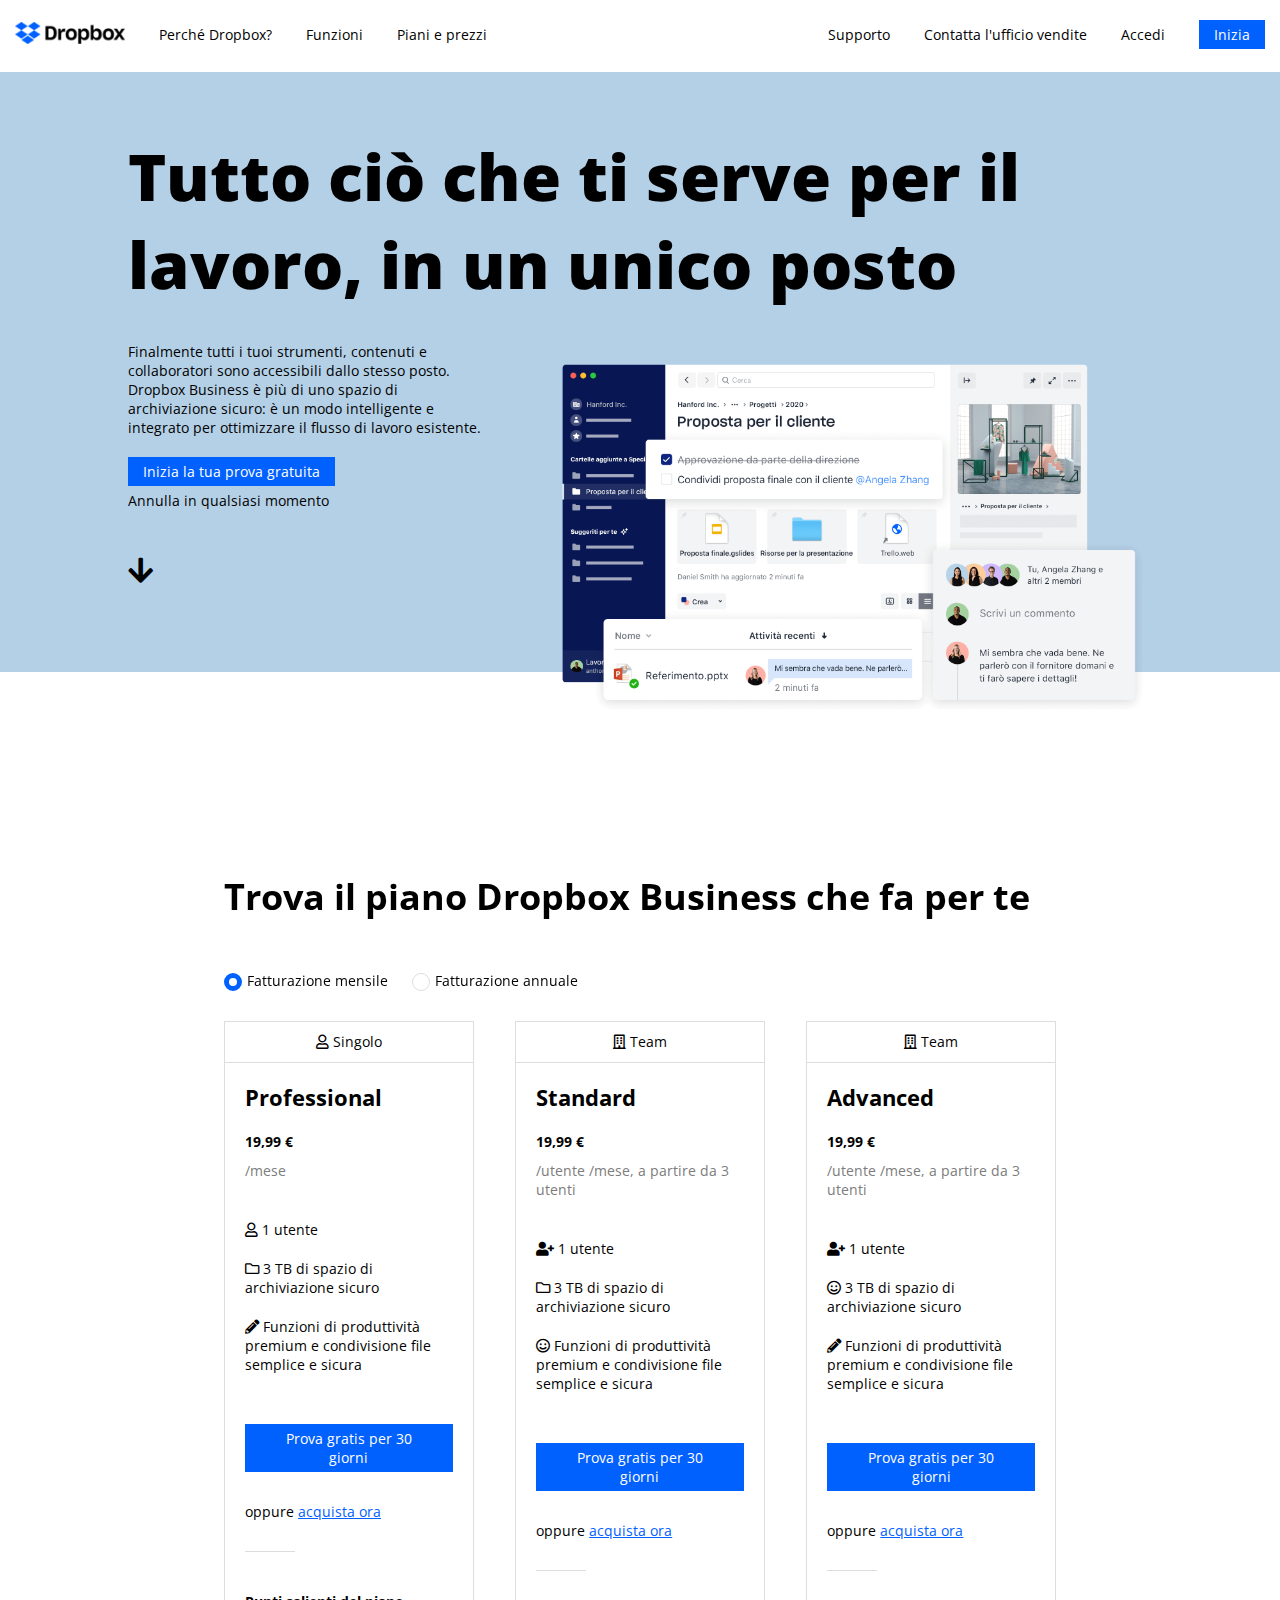
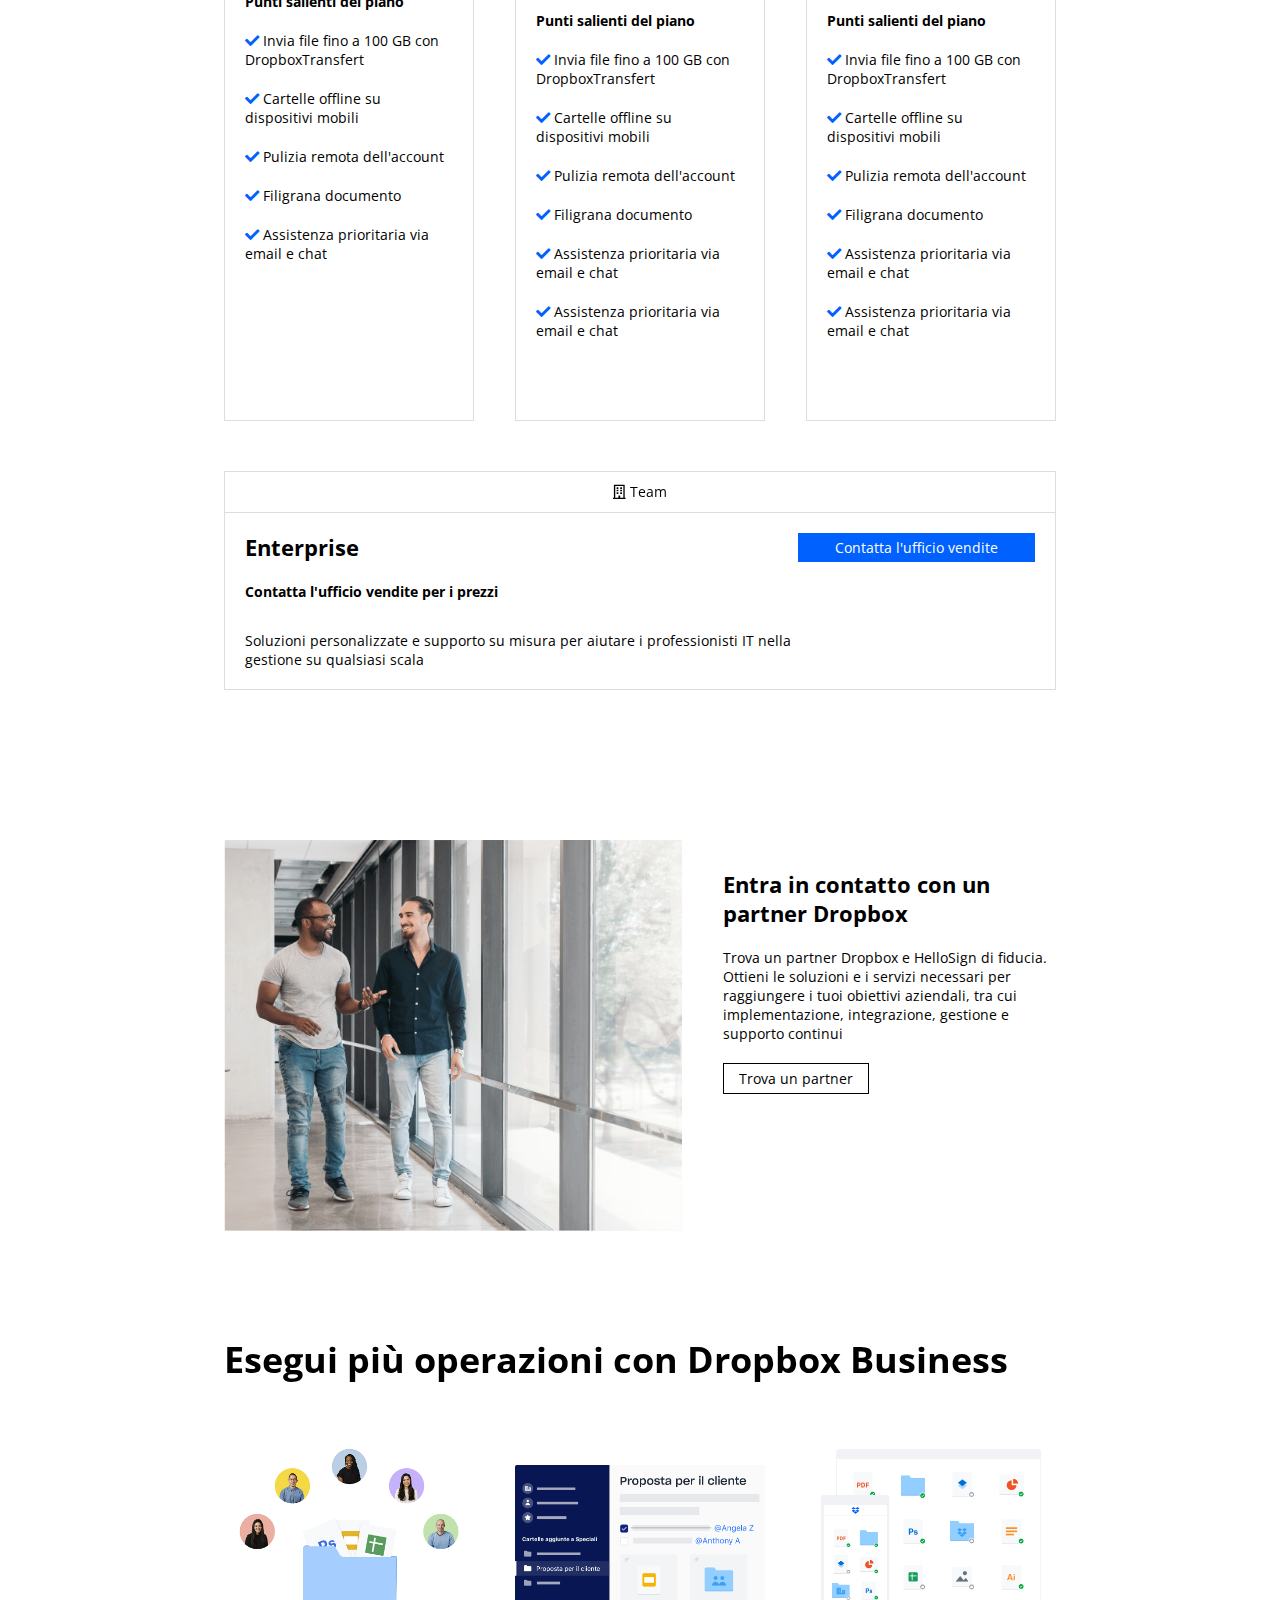
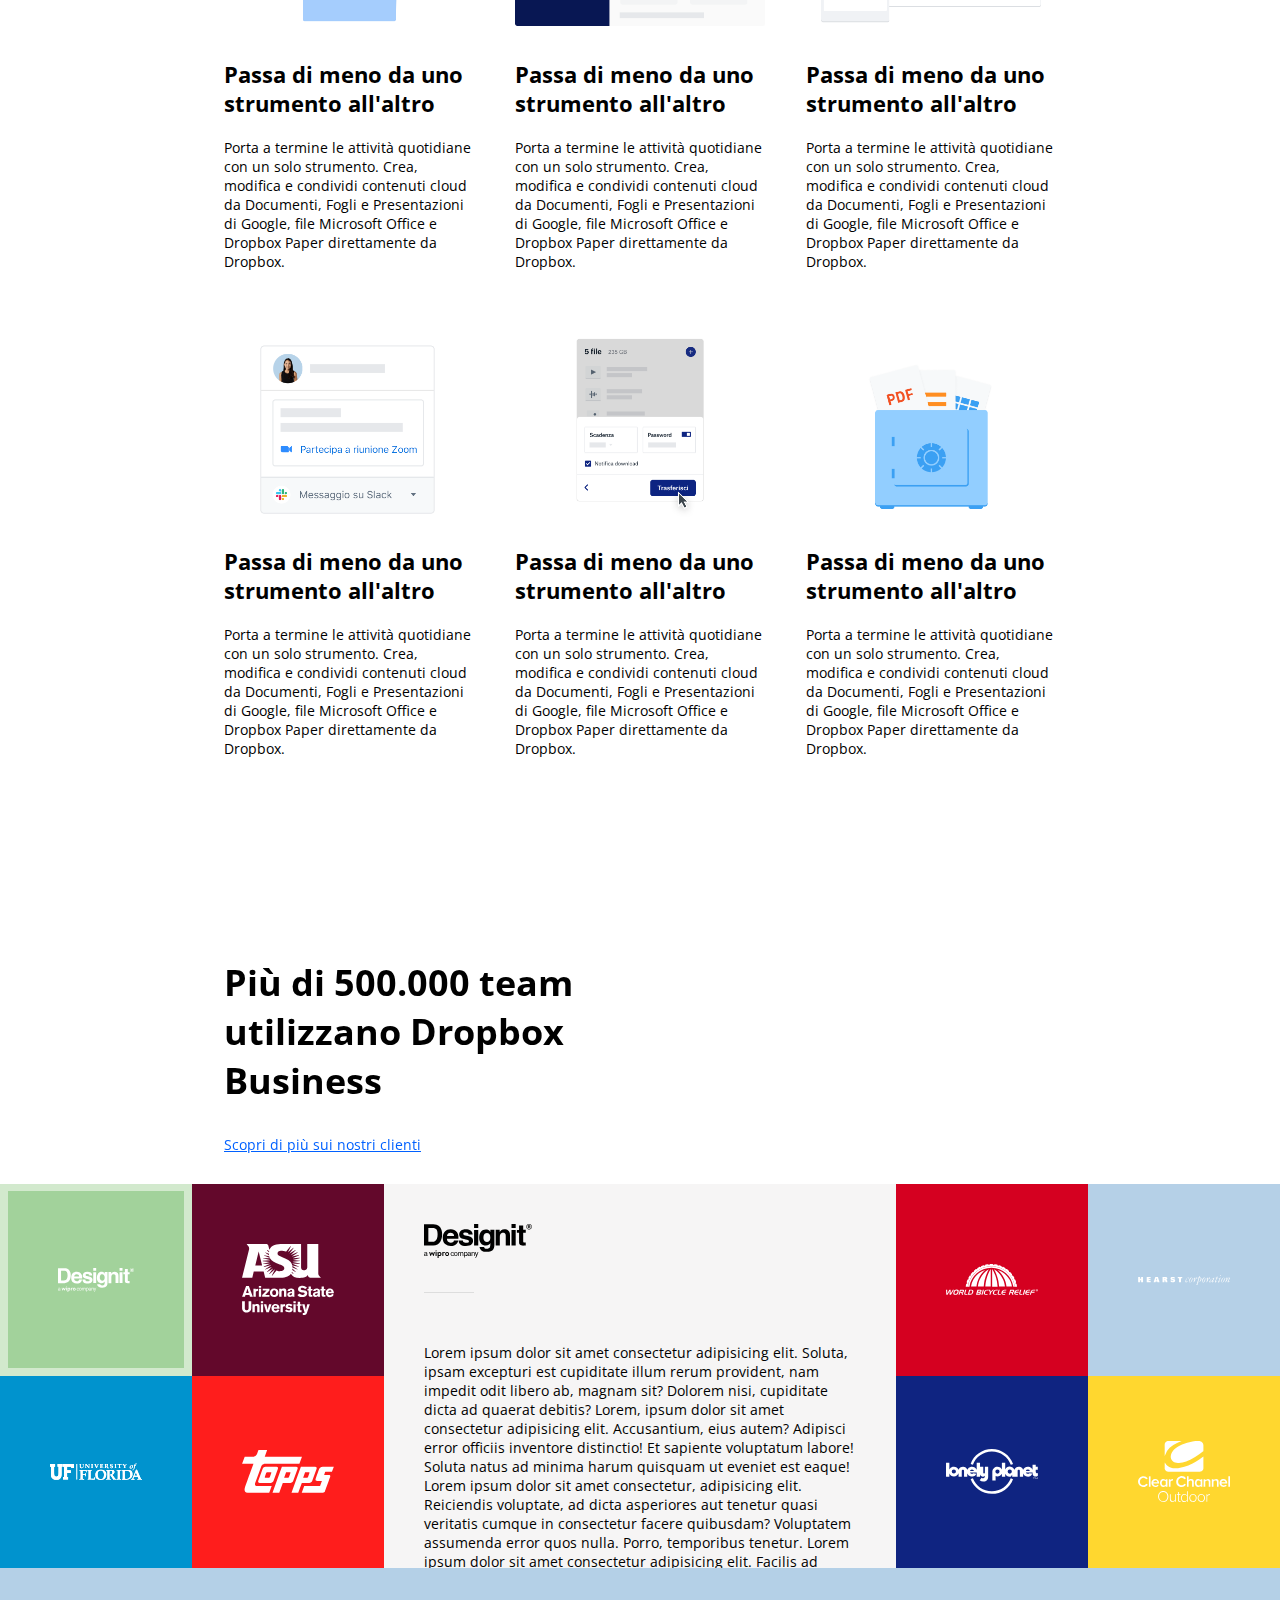
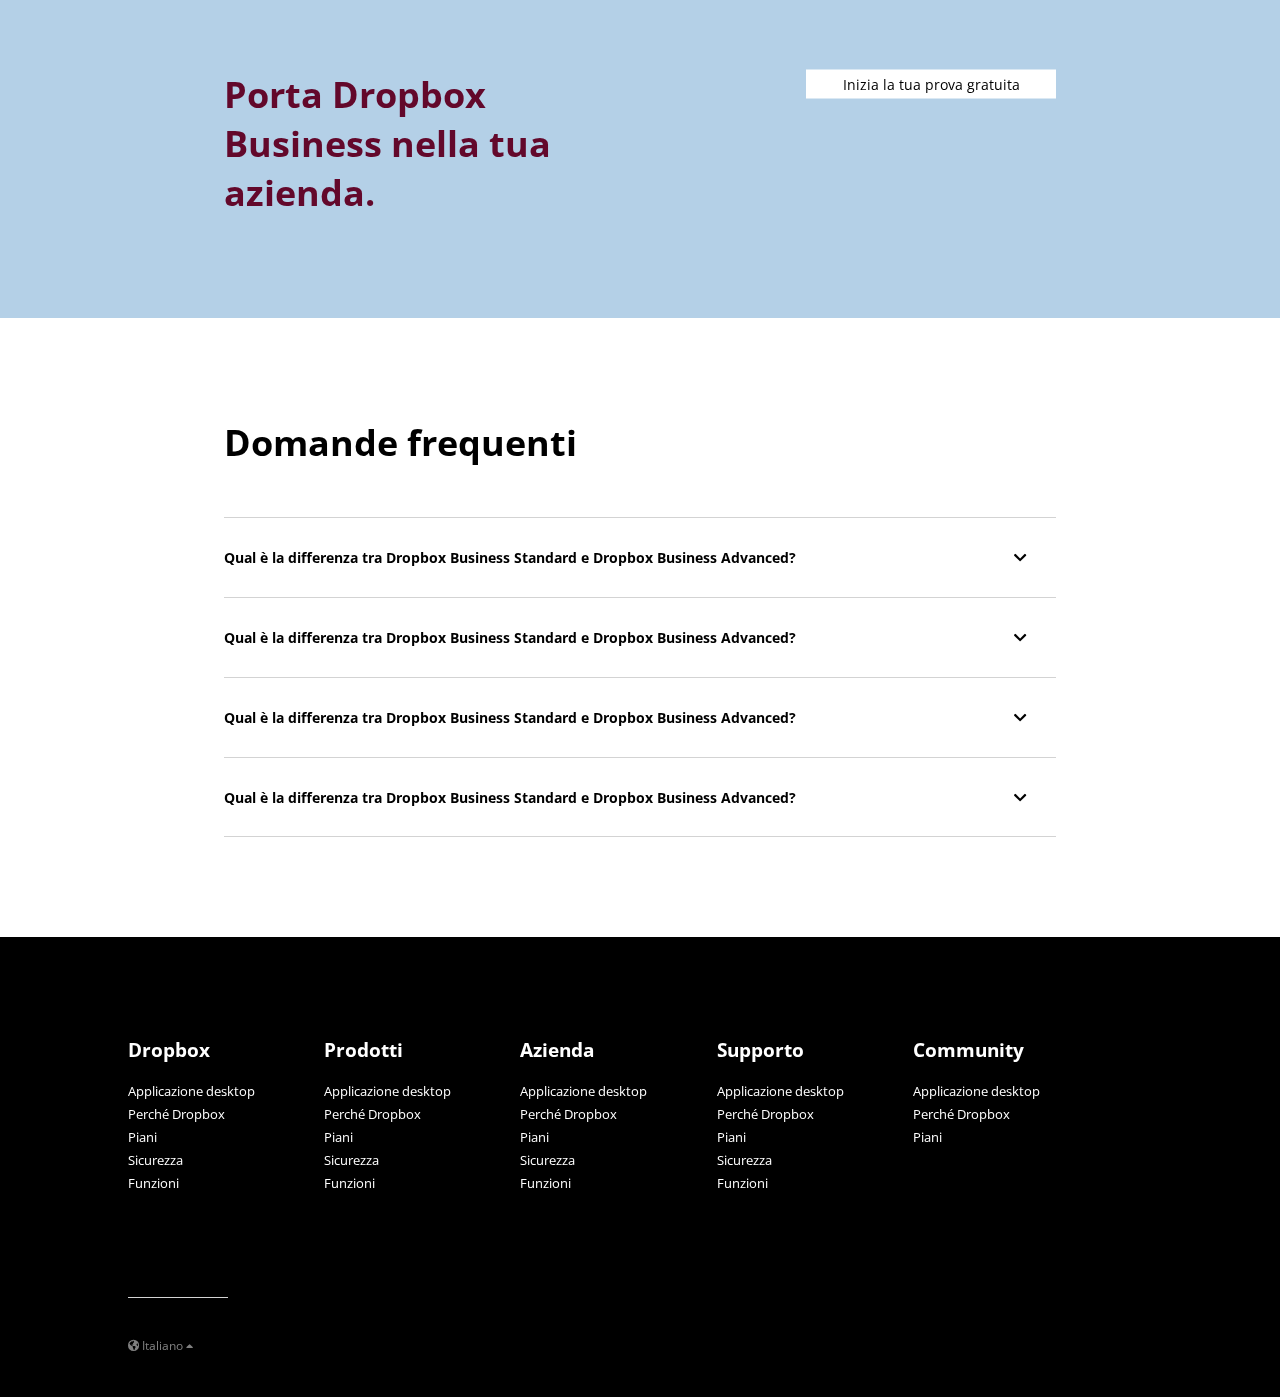
==== bonus/index-bonus.html @ 1abbe9ad "semplificazione header" ====
<!DOCTYPE html>
<html lang="en">
<head>
    <meta charset="UTF-8">
    <meta http-equiv="X-UA-Compatible" content="IE=edge">
    <meta name="viewport" content="width=device-width, initial-scale=1.0">
    <title>Bonus</title>

    <link rel="stylesheet" href="style-bonus.css">

    <link rel="stylesheet" href="https://cdnjs.cloudflare.com/ajax/libs/font-awesome/5.14.0/css/all.min.css">

    <link rel="preconnect" href="https://fonts.googleapis.com">
    <link rel="preconnect" href="https://fonts.gstatic.com" crossorigin>
    <link href="https://fonts.googleapis.com/css2?family=Open+Sans:wght@300;400;500;600;700;800&display=swap" rel="stylesheet">
</head>

<body>
    <!-- header -->
    <header>
        <!-- row clearfix -->
        <div class="row">

            <!-- menu a sinistra -->
            <nav class="left">
                <ul>
                    <li class="selector"><a href="#"><img class="dropbox-logo" src="../img/logo-small.png" alt="immagine logo"></a></li>
                    <li class="border selector"><a href="#">Perch&eacute; Dropbox?</a></li>
                    <li class="border selector"><a href="#">Funzioni</a></li>
                    <li class="border selector"><a href="#">Piani e prezzi</a></li>
                </ul>
            </nav>
            <!-- fine menu a sinistra -->

            <!-- menu a destra -->
            <nav class="right">
                <ul>
                    <li class="border selector"><a href="#">Supporto</a></li>
                    <li class="border selector"><a href="#">Contatta l'ufficio vendite</a></li>
                    <li class="border selector"><a href="#">Accedi</a></li>
                    <li><a class="btn blue" href="#">Inizia</a></li>
                </ul>
            </nav>
            <!-- fine menu a destra -->

        </div>
        <!-- fine row clearfix -->
    </header>
    <!-- fine header -->



    <!-- jumbotron -->
    <div id="jumbotron">
        <div class="container pt-60px">
            <!-- row clearfix -->
            <div class="row">

                <!-- titolo -->
                <h1 class="mb-30px">Tutto ci&ograve; che ti serve per il lavoro, in un unico posto</h1>
                <!-- fine titolo -->

                <!-- testo a sinistra -->
                <div class="txt-content">
                    <p class="mb-20px">Finalmente tutti i tuoi strumenti, contenuti e collaboratori sono accessibili dallo stesso posto. Dropbox Business &egrave; pi&ugrave; di uno spazio di archiviazione sicuro: &egrave; un modo intelligente e integrato per ottimizzare il flusso di lavoro esistente.</p>

                    <a class="btn blue mb-5px" href="#">Inizia la tua prova gratuita</a>

                    <div class="mb-40px">Annulla in qualsiasi momento</div>

                    <a class="arrow" href="#plans"><i class="fas fa-arrow-down"></i></a>
                </div>
                <!-- fine testo a sinistra -->

                <!-- immagine a destra -->
                <div class="img-box">
                    <img src="../img/jumbo.png" alt="immagine funzionalità">
                </div>
                <!-- fine immagine a destra -->

            </div>
            <!-- fine row clearfix -->

        </div>
    </div>
    <!-- fine jumbotron -->

    <!-- main -->
    <main>
        <!-- sezione plans -->
        <section id="plans">
            <div class="container pt-200px">

                <!-- titolo sezione -->
                <h2 class="mb-50px">Trova il piano Dropbox Business che fa per te</h2>
                <!-- fine titolo sezione -->

                <!-- fatturazione mensile e annuale -->
                <div class="billing mb-30px">
                    <span class="select blue"></span><span>Fatturazione mensile</span>
                    <span class="select white"></span><span>Fatturazione annuale</span>
                </div>
                <!-- fine fatturazione mensile e annuale -->

                <!-- row clearfix -->
                <div class="row mb-50px">
                    <!-- prima colonna -->
                    <div class="plan column">
                        <!-- intestazione prima colonna -->
                        <div class="plan-header">
                            <span><i class="far fa-user"></i> Singolo</span>
                        </div>
                        <!-- fine intestazione prima colonna -->

                        <!-- corpo prima colonna -->
                        <div class="plan-body">
                            <!-- titolo, costo, fatturazione -->
                            <h3 class="mb-20px">Professional</h3>
                            <p class="bold mb-10px">19,99 &euro;</p>
                            <p class="grey mb-40px">/mese</p>
                            <!-- fine titolo, costo, fatturazione -->

                            <!-- elenco breve features -->
                            <ul>
                                <li class="mb-20px">
                                    <i class="far fa-user"></i>
                                    <span>1 utente</span>
                                </li>

                                <li class="mb-20px">
                                    <i class="far fa-folder"></i>
                                    <span>3 TB di spazio di archiviazione sicuro</span>
                                </li>

                                <li class="mb-50px">
                                    <i class="fas fa-pencil-alt"></i>
                                    <span>Funzioni di produttivit&agrave; premium e condivisione file semplice e sicura</span>
                                </li>
                            </ul>
                            <!-- fine elenco breve features -->
                            
                            <!-- bottone cta -->
                            <a class="blue large btn mb-30px" href="#">Prova gratis per 30 giorni</a>
                            <p class="mb-30px">oppure <a class="blue-link" href="#">acquista ora</a></p>
                            <!-- fine bottone cta -->

                            <!-- elenco approfondito features -->
                            <div class="short-hr mb-40px"></div>

                            <p class="bold mb-20px">Punti salienti del piano</p>
                            <ul>
                                <li class="mb-20px">
                                    <i class="fas fa-check"></i>
                                    <span>Invia file fino a 100 GB con DropboxTransfert</span>
                                </li>

                                <li class="mb-20px">
                                    <i class="fas fa-check"></i>
                                    <span>Cartelle offline su dispositivi mobili</span>
                                </li>

                                <li class="mb-20px">
                                    <i class="fas fa-check"></i>
                                    <span>Pulizia remota dell'account</span>
                                </li>

                                <li class="mb-20px">
                                    <i class="fas fa-check"></i>
                                    <span>Filigrana documento</span>
                                </li>

                                <li class="mb-20px">
                                    <i class="fas fa-check"></i>
                                    <span>Assistenza prioritaria via email e chat</span>
                                </li>
                            </ul>
                            <!-- fine elenco approfondito features -->
                        </div>
                        <!-- fine corpo prima colonna -->
                    </div>
                    <!-- fine prima colonna -->


                    <!-- colonna centrale -->
                    <div class="plan column middle">
                        <!-- intestazione colonna centrale-->
                        <div class="plan-header">
                            <span><i class="far fa-building"></i> Team</span>
                        </div>
                        <!-- fine intestazione colonna centrale-->

                        <!-- corpo colonna centrale -->
                        <div class="plan-body">
                            <!-- titolo, costo, fatturazione -->
                            <h3 class="mb-20px">Standard</h3>
                            <p class="bold mb-10px">19,99 &euro;</p>
                            <p class="grey mb-40px">/utente /mese, a partire da 3 utenti</p>
                            <!-- fine titolo, costo, fatturazione -->

                            <!-- elenco breve features -->
                            <ul>
                                <li class="mb-20px">
                                    <i class="fas fa-user-plus"></i>
                                    <span>1 utente</span>
                                </li>

                                <li class="mb-20px">
                                    <i class="far fa-folder"></i>
                                    <span>3 TB di spazio di archiviazione sicuro</span>
                                </li>

                                <li class="mb-50px">
                                    <i class="far fa-smile"></i>
                                    <span>Funzioni di produttivit&agrave; premium e condivisione file semplice e sicura</span>
                                </li>
                            </ul>
                            <!-- fine elenco breve features -->
                            
                            <!-- bottone cta -->
                            <a class="blue large btn mb-30px" href="#">Prova gratis per 30 giorni</a>
                            <p class="mb-30px">oppure <a class="blue-link" href="#">acquista ora</a></p>
                            <!-- fine bottone cta -->

                            <!-- elenco approfondito features -->
                            <div class="short-hr mb-40px"></div>

                            <p class="bold mb-20px">Punti salienti del piano</p>
                            <ul>
                                <li class="mb-20px">
                                    <i class="fas fa-check"></i>
                                    <span>Invia file fino a 100 GB con DropboxTransfert</span>
                                </li>

                                <li class="mb-20px">
                                    <i class="fas fa-check"></i>
                                    <span>Cartelle offline su dispositivi mobili</span>
                                </li>

                                <li class="mb-20px">
                                    <i class="fas fa-check"></i>
                                    <span>Pulizia remota dell'account</span>
                                </li>

                                <li class="mb-20px">
                                    <i class="fas fa-check"></i>
                                    <span>Filigrana documento</span>
                                </li>

                                <li class="mb-20px">
                                    <i class="fas fa-check"></i>
                                    <span>Assistenza prioritaria via email e chat</span>
                                </li>

                                <li class="mb-20px">
                                    <i class="fas fa-check"></i>
                                    <span>Assistenza prioritaria via email e chat</span>
                                </li>
                            </ul>
                            <!-- fine elenco approfondito features -->
                        </div>
                        <!-- fine corpo colonna centrale -->
                    </div>
                    <!-- fine colonna centrale-->


                    <!-- terza colonna -->
                    <div class="plan column">
                        <!-- intestazione terza colonna -->
                        <div class="plan-header">
                            <span><i class="far fa-building"></i> Team</span>
                        </div>
                        <!-- fine intestazione terza colonna -->

                        <!-- corpo terza colonna -->
                        <div class="plan-body">
                            <!-- titolo, costo, fatturazione -->
                            <h3 class="mb-20px">Advanced</h3>
                            <p class="bold mb-10px">19,99 &euro;</p>
                            <p class="grey mb-40px">/utente /mese, a partire da 3 utenti</p>
                            <!-- fine titolo, costo, fatturazione -->

                            <!-- elenco breve features -->
                            <ul>
                                <li class="mb-20px">
                                    <i class="fas fa-user-plus"></i>
                                    <span>1 utente</span>
                                </li>

                                <li class="mb-20px">
                                    <i class="far fa-smile"></i>
                                    <span>3 TB di spazio di archiviazione sicuro</span>
                                </li>

                                <li class="mb-50px">
                                    <i class="fas fa-pencil-alt"></i>
                                    <span>Funzioni di produttivit&agrave; premium e condivisione file semplice e sicura</span>
                                </li>
                            </ul>
                            <!-- fine elenco breve features -->
                            
                            <!-- bottone cta -->
                            <a class="blue large btn mb-30px" href="#">Prova gratis per 30 giorni</a>
                            <p class="mb-30px">oppure <a class="blue-link" href="#">acquista ora</a></p>
                            <!-- fine bottone cta -->

                            <!-- elenco approfondito features -->
                            <div class="short-hr mb-40px"></div>

                            <p class="bold mb-20px">Punti salienti del piano</p>
                            <ul>
                                <li class="mb-20px">
                                    <i class="fas fa-check"></i>
                                    <span>Invia file fino a 100 GB con DropboxTransfert</span>
                                </li>

                                <li class="mb-20px">
                                    <i class="fas fa-check"></i>
                                    <span>Cartelle offline su dispositivi mobili</span>
                                </li>

                                <li class="mb-20px">
                                    <i class="fas fa-check"></i>
                                    <span>Pulizia remota dell'account</span>
                                </li>

                                <li class="mb-20px">
                                    <i class="fas fa-check"></i>
                                    <span>Filigrana documento</span>
                                </li>

                                <li class="mb-20px">
                                    <i class="fas fa-check"></i>
                                    <span>Assistenza prioritaria via email e chat</span>
                                </li>

                                <li class="mb-20px">
                                    <i class="fas fa-check"></i>
                                    <span>Assistenza prioritaria via email e chat</span>
                                </li>
                            </ul>
                            <!-- fine elenco approfondito features -->
                        </div>
                        <!-- fine corpo terza colonna -->
                    </div>
                    <!-- fine terza colonna -->

                </div>
                <!-- fine row clearfix -->


                <!-- piano orizzontale -->
                <div class="plan flat">
                    <!-- intestazione -->
                    <div class="plan-header">
                        <span><i class="far fa-building"></i> Team</span>
                    </div>
                    <!-- fine intestazione -->
                    
                    <!-- corpo -->
                    <div class="plan-body">
                        <!-- row clearfix -->
                        <div class="row">

                            <!-- testo -->
                            <div class="txt">
                                <h3 class="mb-20px">Enterprise</h3>
                                <p class="bold mb-30px">Contatta l'ufficio vendite per i prezzi</p>
                                <p>Soluzioni personalizzate e supporto su misura per aiutare i professionisti IT nella gestione su qualsiasi scala</p>
                            </div>
                            <!-- fine testo -->
                            
                            <!-- bottone cta -->
                            <a class="blue large btn" href="#">Contatta l'ufficio vendite</a>
                            <!-- fine bottone cta -->

                        </div>
                        <!-- fine row clearfix -->
                    </div>
                    <!-- fine corpo -->
                </div>
                <!-- fine piano orizzontale -->

            </div>
        </section>
        <!-- fine sezione plans -->



        <!-- inizio sezione partner -->
        <section id="partner">
            <div class="container pt-150px">
                <!-- row clearfix -->
                <div class="row">

                    <!-- immagine a sinistra -->
                    <div class="img-box">
                        <img src="../img/partner.png" alt="foto partner">
                    </div>
                    <!-- fine immagine a sinistra -->
                    
                    <!-- testo a destra -->
                    <div class="txt pt-30px">
                        <h3>Entra in contatto con un partner Dropbox</h3>
                        <p class="mt-20px mb-20px">Trova un partner Dropbox e HelloSign di fiducia. Ottieni le soluzioni e i servizi necessari per raggiungere i tuoi obiettivi aziendali, tra cui implementazione, integrazione, gestione e supporto continui</p>
                        <a class="white btn" href="#">Trova un partner</a>
                    </div>
                    <!-- fine testo a destra -->
    
                </div>
                <!-- fine row clearfix -->
            </div>
        </section>
        <!-- fine sezione partner -->



        <!-- sezione features -->
        <section id="features">
            <div class="container pt-100px">

                <!-- titolo -->
                <h2>Esegui pi&ugrave; operazioni con Dropbox Business</h2>
                <!-- fine titolo -->

                
                <!-- prima row clearfix -->
                <div class="row mt-50px">

                    <!-- prima colonna -->
                    <div class="column">
                        
                        <div class="img-box">
                            <img src="../img/business-feature-switching-tools.png" alt="foto passaggio strumenti">
                        </div>
                        
                        <div class="txt ">
                            <h3 class="mt-20px mb-20px">Passa di meno da uno strumento all'altro</h3>
                            <p>Porta a termine le attivit&agrave; quotidiane con un solo strumento. Crea, modifica e condividi contenuti cloud da Documenti, Fogli e Presentazioni di Google, file Microsoft Office e <span>Dropbox Paper</span> direttamente da Dropbox.</p>
                        </div>
                        
                    </div>
                    <!-- fine prima colonna -->

                    <!-- colonna centrale -->
                    <div class="column middle">
                        
                        <div class="img-box">
                            <img src="../img/business-feature-coordinate-it.png" alt="foto coordinate">
                        </div>
                        
                        <div class="txt ">
                            <h3 class="mt-20px mb-20px">Passa di meno da uno strumento all'altro</h3>
                            <p>Porta a termine le attivit&agrave; quotidiane con un solo strumento. Crea, modifica e condividi contenuti cloud da Documenti, Fogli e Presentazioni di Google, file Microsoft Office e <span>Dropbox Paper</span> direttamente da Dropbox.</p>
                        </div>

                    </div>
                    <!-- fine colonna centrale -->

                    <!-- terza colonna -->
                    <div class="column">
                        
                        <div class="img-box">
                            <img src="../img/business-feature-multi-device.png" alt="foto compatibilità multi dispositivo">
                        </div>
                        
                        <div class="txt ">
                            <h3 class="mt-20px mb-20px">Passa di meno da uno strumento all'altro</h3>
                            <p>Porta a termine le attivit&agrave; quotidiane con un solo strumento. Crea, modifica e condividi contenuti cloud da Documenti, Fogli e Presentazioni di Google, file Microsoft Office e <span>Dropbox Paper</span> direttamente da Dropbox.</p>
                        </div>
                        
                    </div>
                    <!-- fine terza colonna -->

                </div>
                <!-- fine prima row clearfix -->


                <!-- seconda row clearfix -->
                <div class="row mt-50px">

                    <!-- prima colonna -->
                    <div class="column">

                        <div class="img-box">
                            <img src="../img/business-feature-integrations-it.png" alt="foto integrazione strumenti">
                        </div>

                        <div class="txt ">
                            <h3 class="mt-20px mb-20px">Passa di meno da uno strumento all'altro</h3>
                            <p>Porta a termine le attivit&agrave; quotidiane con un solo strumento. Crea, modifica e condividi contenuti cloud da Documenti, Fogli e Presentazioni di Google, file Microsoft Office e <span>Dropbox Paper</span> direttamente da Dropbox.</p>
                        </div>

                    </div>
                    <!-- fine prima colonna -->

                    <!-- colonna centrale -->
                    <div class="column middle">
                        
                        <div class="img-box">
                            <img src="../img/business-feature-send-files-it.png" alt="foto invio file">
                        </div>

                        <div class="txt ">
                            <h3 class="mt-20px mb-20px">Passa di meno da uno strumento all'altro</h3>
                            <p>Porta a termine le attivit&agrave; quotidiane con un solo strumento. Crea, modifica e condividi contenuti cloud da Documenti, Fogli e Presentazioni di Google, file Microsoft Office e <span>Dropbox Paper</span> direttamente da Dropbox.</p>
                        </div>
                        
                    </div>
                    <!-- fine colonna centrale -->

                    <!-- terza colonna -->
                    <div class="column">
                        
                        <div class="img-box">
                            <img src="../img/business-feature-security.png" alt="foto sicurezza">
                        </div>

                        <div class="txt ">
                            <h3 class="mt-20px mb-20px">Passa di meno da uno strumento all'altro</h3>
                            <p>Porta a termine le attivit&agrave; quotidiane con un solo strumento. Crea, modifica e condividi contenuti cloud da Documenti, Fogli e Presentazioni di Google, file Microsoft Office e <span>Dropbox Paper</span> direttamente da Dropbox.</p>
                        </div>
                        
                    </div>
                    <!-- fine terza colonna -->

                </div>
                <!-- fine seconda row clearfix -->

            </div>
        </section>
        <!-- fine sezione features -->



        <!-- sezione clients -->
        <section id="clients">
            <!-- titolo + link cta -->
            <div class="container pt-200px">
                <h2>Pi&ugrave; di 500.000 team utilizzano Dropbox Business</h2>
                <a class="blue-link mt-30px mb-30px" href="#">Scopri di più sui nostri clienti</a>
            </div>
            <!-- fine titolo + link cta -->
            
            <!-- row clearfix -->
            <div class="row">
                <!-- clients a sinistra -->
                <div class="column side">
                    <div class="logo-box" id="designit">
                        <img src="../img/designit.svg" alt="">
                    </div>

                    <div class="logo-box" id="asu">
                        <img src="../img/arizona_state_university.svg" alt="">
                    </div>

                    <div class="logo-box" id="uf">
                        <img src="../img/university_of_florida.svg" alt="">
                    </div>

                    <div class="logo-box" id="topps">
                        <img src="../img/topps.svg" alt="">
                    </div>
                </div>
                <!-- fine clients a sinistra -->

                <!-- sezione centrale -->
                <div class="column middle">
                    <!-- logo + riga orizzontale -->
                    <img class="client-logo mb-30px" src="../img/designit-black.svg" alt="">
                    <div class="short-hr mb-50px"></div>
                    <!-- fine logo + riga orizzontale -->
                    
                    <!-- testo -->
                    <p>
                        Lorem ipsum dolor sit amet consectetur adipisicing elit. Soluta, ipsam excepturi est cupiditate illum rerum provident, nam impedit odit libero ab, magnam sit? Dolorem nisi, cupiditate dicta ad quaerat debitis?
                        Lorem, ipsum dolor sit amet consectetur adipisicing elit. Accusantium, eius autem? Adipisci error officiis inventore distinctio! Et sapiente voluptatum labore! Soluta natus ad minima harum quisquam ut eveniet est eaque!
                        Lorem ipsum dolor sit amet consectetur, adipisicing elit. Reiciendis voluptate, ad dicta asperiores aut tenetur quasi veritatis cumque in consectetur facere quibusdam? Voluptatem assumenda error quos nulla. Porro, temporibus tenetur.
                        Lorem ipsum dolor sit amet consectetur adipisicing elit. Facilis ad voluptate accusantium sunt voluptatum at, fuga repellat reiciendis. Vel adipisci, doloremque eveniet autem impedit eaque quo. Tempore molestias voluptas impedit?
                        <br><br><br>
                        Lorem ipsum dolor, sit amet consectetur adipisicing elit. Amet reprehenderit placeat quo, minima accusantium, aliquam delectus excepturi ratione aliquid dolor quis maxime mollitia sed, exercitationem architecto? Corporis consequuntur mollitia minima.
                        Lorem ipsum dolor sit amet consectetur adipisicing elit. Perspiciatis impedit voluptates illum in perferendis deleniti nulla enim ut, minus harum cum eligendi quas a, eum aliquam non veritatis aliquid amet!
                        Lorem ipsum dolor sit amet consectetur adipisicing elit. Nemo vitae autem quia quisquam laborum suscipit omnis reiciendis dignissimos magnam corrupti odio impedit voluptate, quis exercitationem. Mollitia ad tenetur cupiditate? Reprehenderit.
                        Lorem ipsum dolor sit amet consectetur adipisicing elit. Commodi obcaecati veniam, est eius libero inventore velit aperiam error voluptatem sunt autem optio odit repellat, dolor ullam nulla soluta mollitia. Odio?
                        Lorem ipsum dolor sit amet consectetur adipisicing elit. Illo qui quia, cumque dolore nihil eum, veritatis recusandae expedita molestias porro itaque, obcaecati commodi et soluta temporibus sunt. Saepe, ab iste?
                    </p>
                    <!-- fine testo -->
                </div>
                <!-- fine sezione centrale -->

                <!-- clients a destra -->
                <div class="column side">
                    <div class="logo-box" id="world-bicycle-relief">
                        <img src="../img/world_bicycle_relief.svg" alt="">
                    </div>

                    <div class="logo-box" id="hearst">
                        <img src="../img/hearst_corp.svg" alt="">
                    </div>

                    <div class="logo-box" id="lonely-planet">
                        <img src="../img/lonely_planet.svg" alt="">
                    </div>

                    <div class="logo-box" id="clear-channel">
                        <img src="../img/clear_channel.svg" alt="">
                    </div>
                </div>
                <!-- fine clients a destra -->
            </div>
            <!-- fine row clearfix -->
            
        </section>
        <!-- fine sezione clients -->



        <!-- sezione cta -->
        <section id="cta">
            <div class="container">
                <!-- div verticalmente centrato -->
                <div class="wrap">
                    <!-- titolo sezione -->
                    <h2>Porta Dropbox Business nella tua azienda.</h2>
                    <!-- fine titolo sezione-->

                    <!-- bottone cta -->
                    <a class="large white btn" href="#">Inizia la tua prova gratuita</a>
                    <!-- fine bottone cta -->
                </div>
                <!-- fine div verticalmente cenrato -->
            </div>
        </section>
        <!-- fine sezione cta -->



        <!-- sezione faq -->
        <section id="faq">
            <div class="container pt-100px">

                <!-- titolo sezione -->
                <h2 class="mb-50px">Domande frequenti</h3>
                <!-- fine titolo sezione -->
                
                <!-- prima domanda -->
                <div class="row">
                    <span class="question bold">Qual &egrave; la differenza tra Dropbox Business Standard e Dropbox Business Advanced?</span>

                    <span class="arrow"><i class="fas fa-chevron-down"></i></span>
                </div>
                <!-- fine prima domanda -->

                <!-- seconda domanda -->
                <div class="row">
                    <span class="question bold">Qual &egrave; la differenza tra Dropbox Business Standard e Dropbox Business Advanced?</span>

                    <span class="arrow"><i class="fas fa-chevron-down"></i></span>
                </div>
                <!-- fine seconda domanda -->

                <!-- terza domanda -->
                <div class="row">
                    <span class="question bold">Qual &egrave; la differenza tra Dropbox Business Standard e Dropbox Business Advanced?</span>

                    <span class="arrow"><i class="fas fa-chevron-down"></i></span>
                </div>
                <!-- fine terza domanda -->

                <!-- quarta domanda -->
                <div class="row">
                    <span class="question bold">Qual &egrave; la differenza tra Dropbox Business Standard e Dropbox Business Advanced?</span>

                    <span class="arrow"><i class="fas fa-chevron-down"></i></span>
                </div>
                <!-- fine quarta domanda -->

            </div>
        </section>
        <!-- fine sezione faq -->
    </main>
    <!-- fine main -->



    <!-- footer -->
    <footer class="mt-100px">
        <div class="container">
            <!-- row clearfix -->
            <div class="row mb-100px">

                <!-- prima colonna -->
                <div class="column">

                    <h4 class="mb-20px">Dropbox</h4>

                    <ul>
                        <li class="mb-5px"><a href="#">Applicazione desktop</a></li>
                        <li class="mb-5px"><a href="#">Perch&eacute; Dropbox</a></li>
                        <li class="mb-5px"><a href="#">Piani</a></li>
                        <li class="mb-5px"><a href="#">Sicurezza</a></li>
                        <li class="mb-5px"><a href="#">Funzioni</a></li>
                    </ul>

                </div>
                <!-- fine prima colonna -->

                <!-- prima colonna centrale -->
                <div class="column middle">

                    <h4 class="mb-20px">Prodotti</h4>

                    <ul>
                        <li class="mb-5px"><a href="#">Applicazione desktop</a></li>
                        <li class="mb-5px"><a href="#">Perch&eacute; Dropbox</a></li>
                        <li class="mb-5px"><a href="#">Piani</a></li>
                        <li class="mb-5px"><a href="#">Sicurezza</a></li>
                        <li class="mb-5px"><a href="#">Funzioni</a></li>
                    </ul>

                </div>
                <!-- fine prima colonna centrale -->

                <!-- terza colonna -->
                <div class="column">

                    <h4 class="mb-20px">Azienda</h4>

                    <ul>
                        <li class="mb-5px"><a href="#">Applicazione desktop</a></li>
                        <li class="mb-5px"><a href="#">Perch&eacute; Dropbox</a></li>
                        <li class="mb-5px"><a href="#">Piani</a></li>
                        <li class="mb-5px"><a href="#">Sicurezza</a></li>
                        <li class="mb-5px"><a href="#">Funzioni</a></li>
                    </ul>
                    
                </div>
                <!-- fine terza colonna -->

                <!-- seconda colonna centrale -->
                <div class="column middle">

                    <h4 class="mb-20px">Supporto</h4>

                    <ul>
                        <li class="mb-5px"><a href="#">Applicazione desktop</a></li>
                        <li class="mb-5px"><a href="#">Perch&eacute; Dropbox</a></li>
                        <li class="mb-5px"><a href="#">Piani</a></li>
                        <li class="mb-5px"><a href="#">Sicurezza</a></li>
                        <li class="mb-5px"><a href="#">Funzioni</a></li>
                    </ul>

                </div>
                <!-- fine seconda colonna centrale -->

                <!-- quinta colonna -->
                <div class="column">

                    <h4 class="mb-20px">Community</h4>

                    <ul>
                        <li class="mb-5px"><a href="#">Applicazione desktop</a></li>
                        <li class="mb-5px"><a href="#">Perch&eacute; Dropbox</a></li>
                        <li class="mb-5px"><a href="#">Piani</a></li>
                    </ul>

                </div>
                <!-- fine quinta colonna -->

            </div>
            <!-- fine row clearfix -->

            <!-- sezione lingua -->
            <div class="language pt-40px">
                <i class="fas fa-globe-americas"></i>
                <span>Italiano</span>
                <a href="#"><i class="fas fa-sort-up"></i></a>
            </div>
            <!-- fine sezione lingua -->
        </div>
    </footer>
    <!-- fine footer -->

</body>

</html>
---- bonus/style-bonus.css ----
/* regole generali */
* {
    margin: 0;
    padding: 0;
    box-sizing: border-box;
}

html {
    font-family: 'Open Sans', sans-serif;
    font-size: 0.9em;
}
/* fine regole generali */



/* regole comuni */
.mb-100px {
    margin-bottom: 100px;
}

.mb-50px {
    margin-bottom: 50px;
}

.mb-40px {
    margin-bottom: 40px;
}

.mb-30px {
    margin-bottom: 30px;
}

.mb-20px {
    margin-bottom: 20px;
}

.mb-10px {
    margin-bottom: 10px;
}

.mb-5px {
    margin-bottom: 5px;
}

.mt-100px {
    margin-top: 100px;
}

.mt-50px {
    margin-top: 50px;
}

.mt-30px {
    margin-top: 30px;
}

.mt-20px {
    margin-top: 20px;
}

.pt-200px {
    padding-top: 200px;
}

.pt-100px {
    padding-top: 100px;
}

.pt-150px {
    padding-top: 150px;
}

.pt-60px {
    padding-top: 60px;
}

.pt-40px {
    padding-top: 40px;
}

.pt-30px {
    padding-top: 30px;
}

.row::after {
    content: "";
    display: table;
    clear: both;
}

h1 {
    font-size: 4.5em;
    font-weight: 800;
}

h2 {
    font-size: 2.5em;
}

h3 {
    font-size: 1.5em;
}

h4 {
    font-size: 1.3em;
}

.bold {
    font-weight: bold;
}

ul {
    list-style-type: none; 
}

a {
    display: inline-block;
    text-decoration: none;
    color: inherit;
}

a.blue-link {
    text-decoration: underline;
    color: rgb(1, 97, 255);
}

.btn {
    padding: 5px 15px;
    text-align: center;
}

.btn.large {
    padding: 5px 30px;
}

.btn.white {
    border: 1px solid black;
    background-color: #fff;
}

.btn.blue {
    background-color: rgb(1, 97, 255);
    color: #fff;
}

.short-hr {
    width: 50px;
    border-bottom: 1px solid #ddd;
}

/* fine regole comuni */




/* regole header */
header nav {
    height: 72px;
}

header nav.right, header nav.left {
     width: 50%;
}

header nav.right {
    float: right;
    text-align: right;
}

header nav.left {
    float: left;
}

header nav.left .dropbox-logo {
    width: 110px;
    vertical-align: sub;
}

header nav ul li {
    display: inline-block;
    margin: 0px 15px;
}

header nav ul li.selector{
    line-height: 70px;
}

header nav ul li.border.selector:hover {
    border-bottom: 2px solid #000;
}
/* fine regole header */



/* regole jumbotron */
#jumbotron {
    height: 600px;
    background-color: rgb(180, 208,	231);
}

#jumbotron .container {
    width: 80%;
    margin: 0 auto;
}

#jumbotron h1{
    height: 180px;
}

#jumbotron .txt-content {
    float: left;
    height: 270px;
    width: 35%;
}

#jumbotron .arrow {
    font-size: 2em;
}

#jumbotron .img-box {
    float: right;
    height: 390px;
    width: 60%;
}

#jumbotron .img-box img {
    width: 100%;
    height: 100%;
    object-fit: contain;
}
/* fine regole jumbotron */



/* regole main */
main .container {
    width: 65%;
    margin: 0 auto;
}

/* section plans */
#plans .select {
    display: inline-block;
    width: 18px;
    height: 18px;
    border-radius: 50%;
    margin-right: 5px;
    vertical-align: middle;
}

#plans .select.blue {
    border: 5px solid rgb(1, 97, 255);
}

#plans .select.white {
    border: 1px solid #ddd;
    margin-left: 20px;
}

#plans .plan {
    border: 1px solid #ddd;
}

#plans .plan .plan-header {
    line-height: 40px;
    text-align: center;
    border-bottom: 1px solid #ddd;
}

#plans .plan .plan-body {
    padding: 20px;
}

#plans .column {
    height: 1000px;
    width: calc(90% / 3);
    float: left;
}

#plans .column.middle {
    margin: 0 5%;
}

#plans .column .plan-body .grey {
    color: rgb(124, 124, 124);
}

#plans .column .plan-body ul li .fas.fa-check{
    color: rgb(1, 97, 255);
}

#plans .flat .plan-body .txt{
    width: 70%;
    float: left;
}

#plans .flat .plan-body .btn{
    width: 30%;
    float: right;
}

/* section partner */
#partner .img-box {
    width: 55%;
    float: left;
}

#partner .img-box img {
    width: 100%;
    object-fit: cover;
}

#partner .txt {
    width: 40%;
    float: right;
}

/* section features */
#features .column {
    width: calc(90% / 3);
    float: left;
}

#features .column.middle {
    margin: 0 5%;
}

#features .img-box img {
    width: 100%;
    object-fit: contain;
}

/* section clients */
#clients h2 {
    width: 55%;
}

#clients .column {
    float: left;
}

#clients .column.side {
    width: 30vw;
}

#clients .column.middle {
    width: calc(100% - 60vw);
    height: 30vw;
    background-color: rgb(246, 245, 245);
    overflow-y: scroll;
    padding: 40px;
}

#clients .logo-box {
    float: left;
    width: 15vw;
    height: 15vw;
}

#clients .logo-box img {
    width: 100%;
    height: 100%;
    object-fit: contain;
    padding: 0px 50px;
}

#designit img {
    background-color: rgb(162, 210, 155);
}

#designit {
    background-color: rgb(210, 233, 205);
    padding: 2%;
}

#asu {
    background-color: rgb(99, 8, 43);
}

#uf {
    background-color: rgb(0, 147, 206);
}

#topps {
    background-color: rgb(255, 29, 28);
}

#world-bicycle-relief {
    background-color: rgb(213, 0, 32);
}

#hearst {
    background-color: rgb(181, 208, 231);
}

#lonely-planet {
    background-color: rgb(15, 36, 129);
}

#clear-channel {
    background-color: rgb(255, 215, 47);
}

#clients .column.middle .client-logo {
    width: 25%;
}

/* section cta */
#cta {
    height: 350px;
    background-color: rgb(180, 208,	231);
}

#cta .container {
    height: 100%;
    position: relative;
}

#cta .wrap {
    position: absolute;
    width: 100%;
    top: 50%;
    transform: translateY(-50%);
}

#cta h2 {
    width: 50%;
    float: left;
    color: rgb(99, 8, 43);
}

#cta .btn {
    width: 30%;
    float: right;
    border: none;
}

/* section faq */
#faq .row {
    position: relative;
    height: 80px;
    border-top: 1px solid lightgray;
}

#faq .row:last-child {
    border-bottom: 1px solid lightgray;
}

#faq .row span {
    position: absolute;
    top: 50%;
    transform: translateY(-50%);
}

#faq .row .question{
    width: 90%;
    left: 0px;
}

#faq .row .arrow{
    width: 5%;
    right: 0px;
}

#faq .row p {
    visibility: hidden;
}

#faq .row:hover p {
    visibility: visible;
}

#faq .row:hover {
    cursor: pointer;
}
/* fine regole main */



/* regole footer */
footer {
    background-color: black;
    color: #fff;
    padding: 100px 17% 40px 10%;
}

footer .column {
    float: left;
    width: calc(80% / 5);
}

footer .column.middle {
    margin: 0px 5%;
}

footer .column ul li {
    font-size: 0.9em;
}

footer .language {
    width: 100px;
    height: 60px;
    border-top: 1px solid lightgray;
    color: grey;
    font-size: 0.8em;
}

footer .language a i{
    vertical-align: sub;
}
/* fine regole footer */
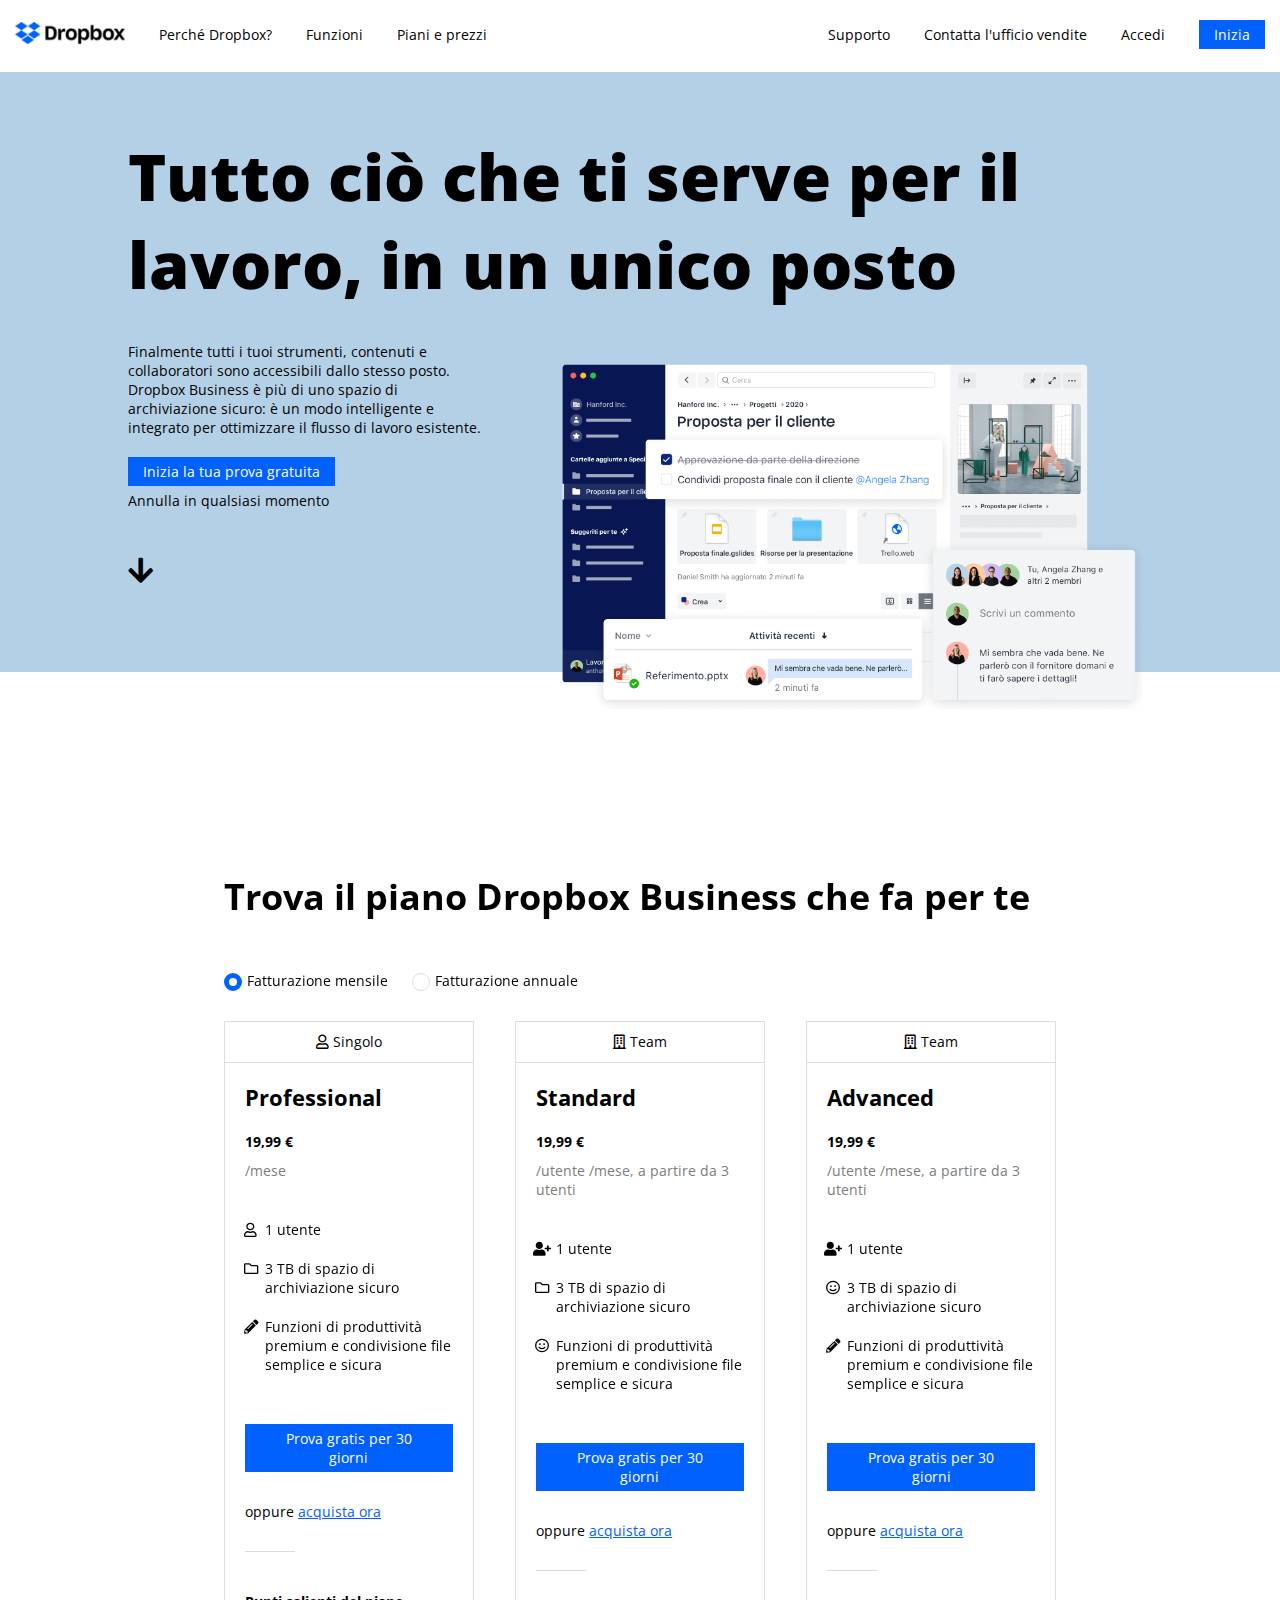
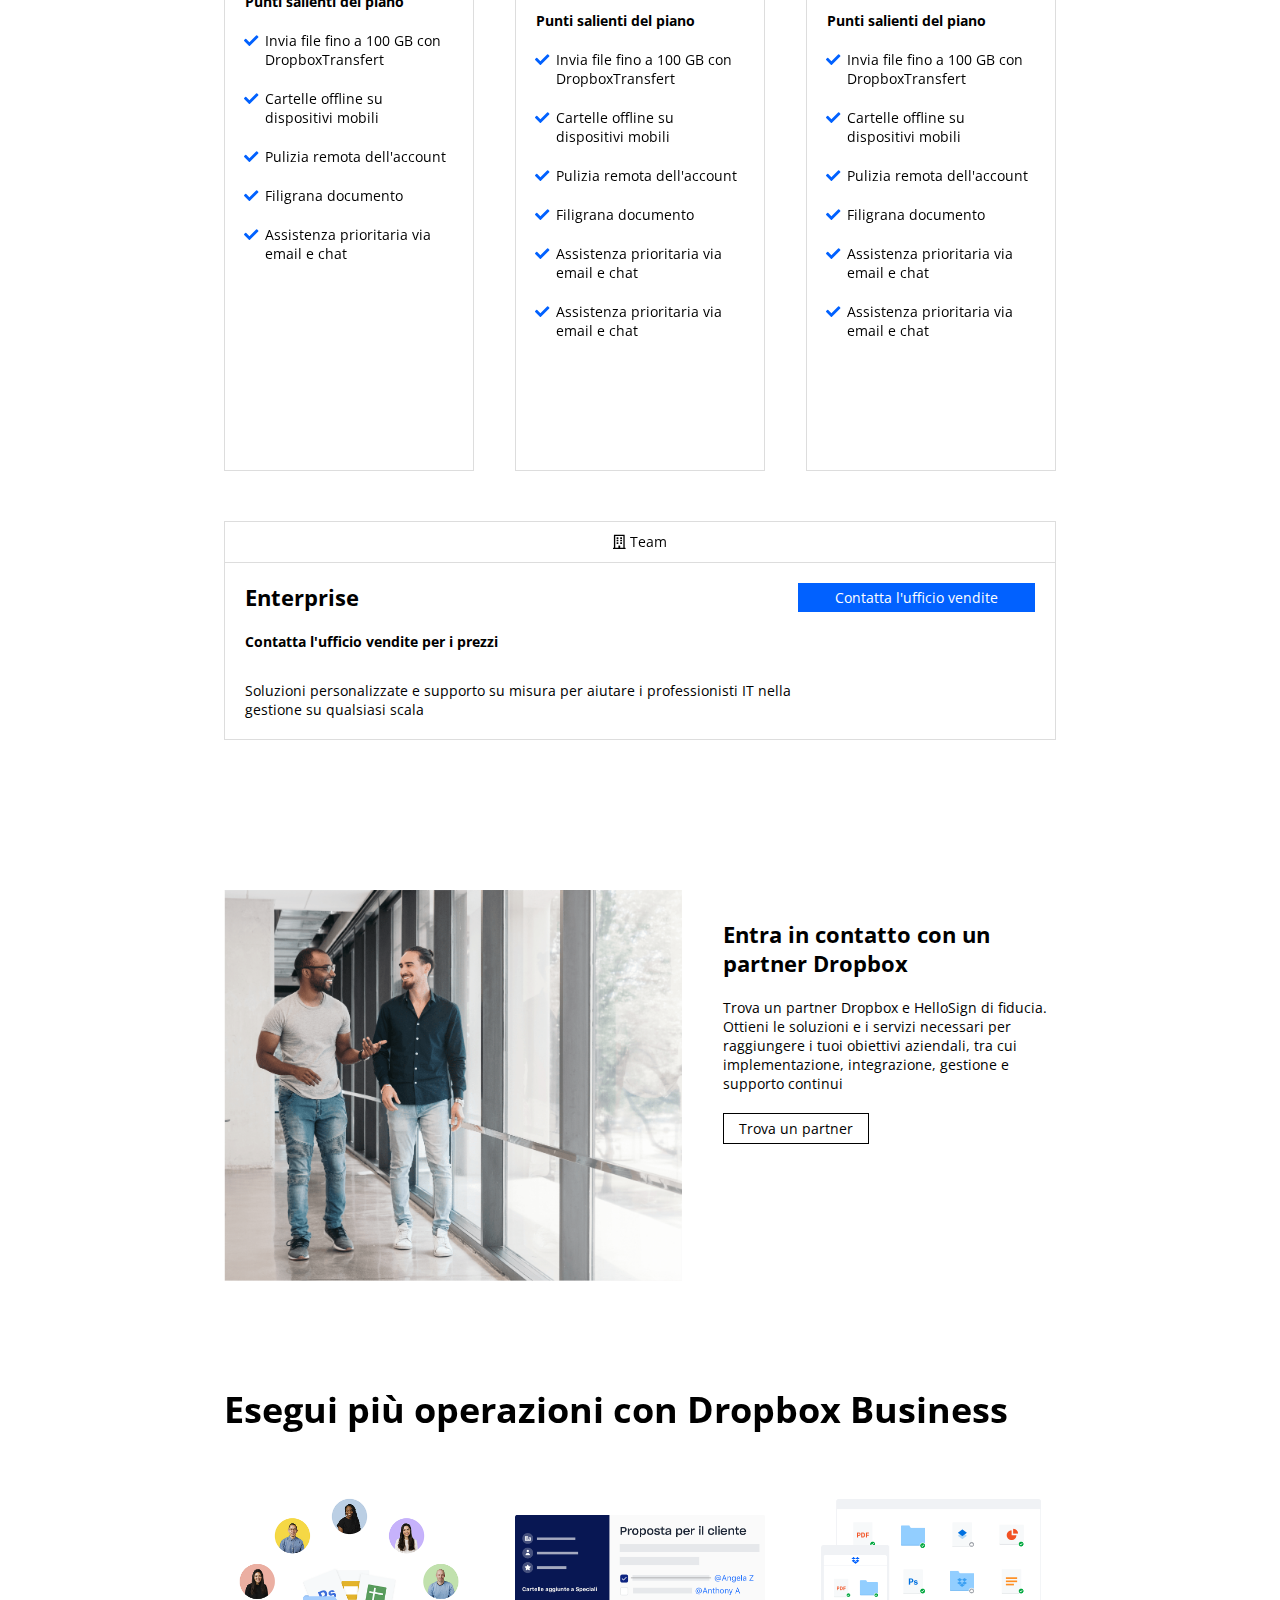
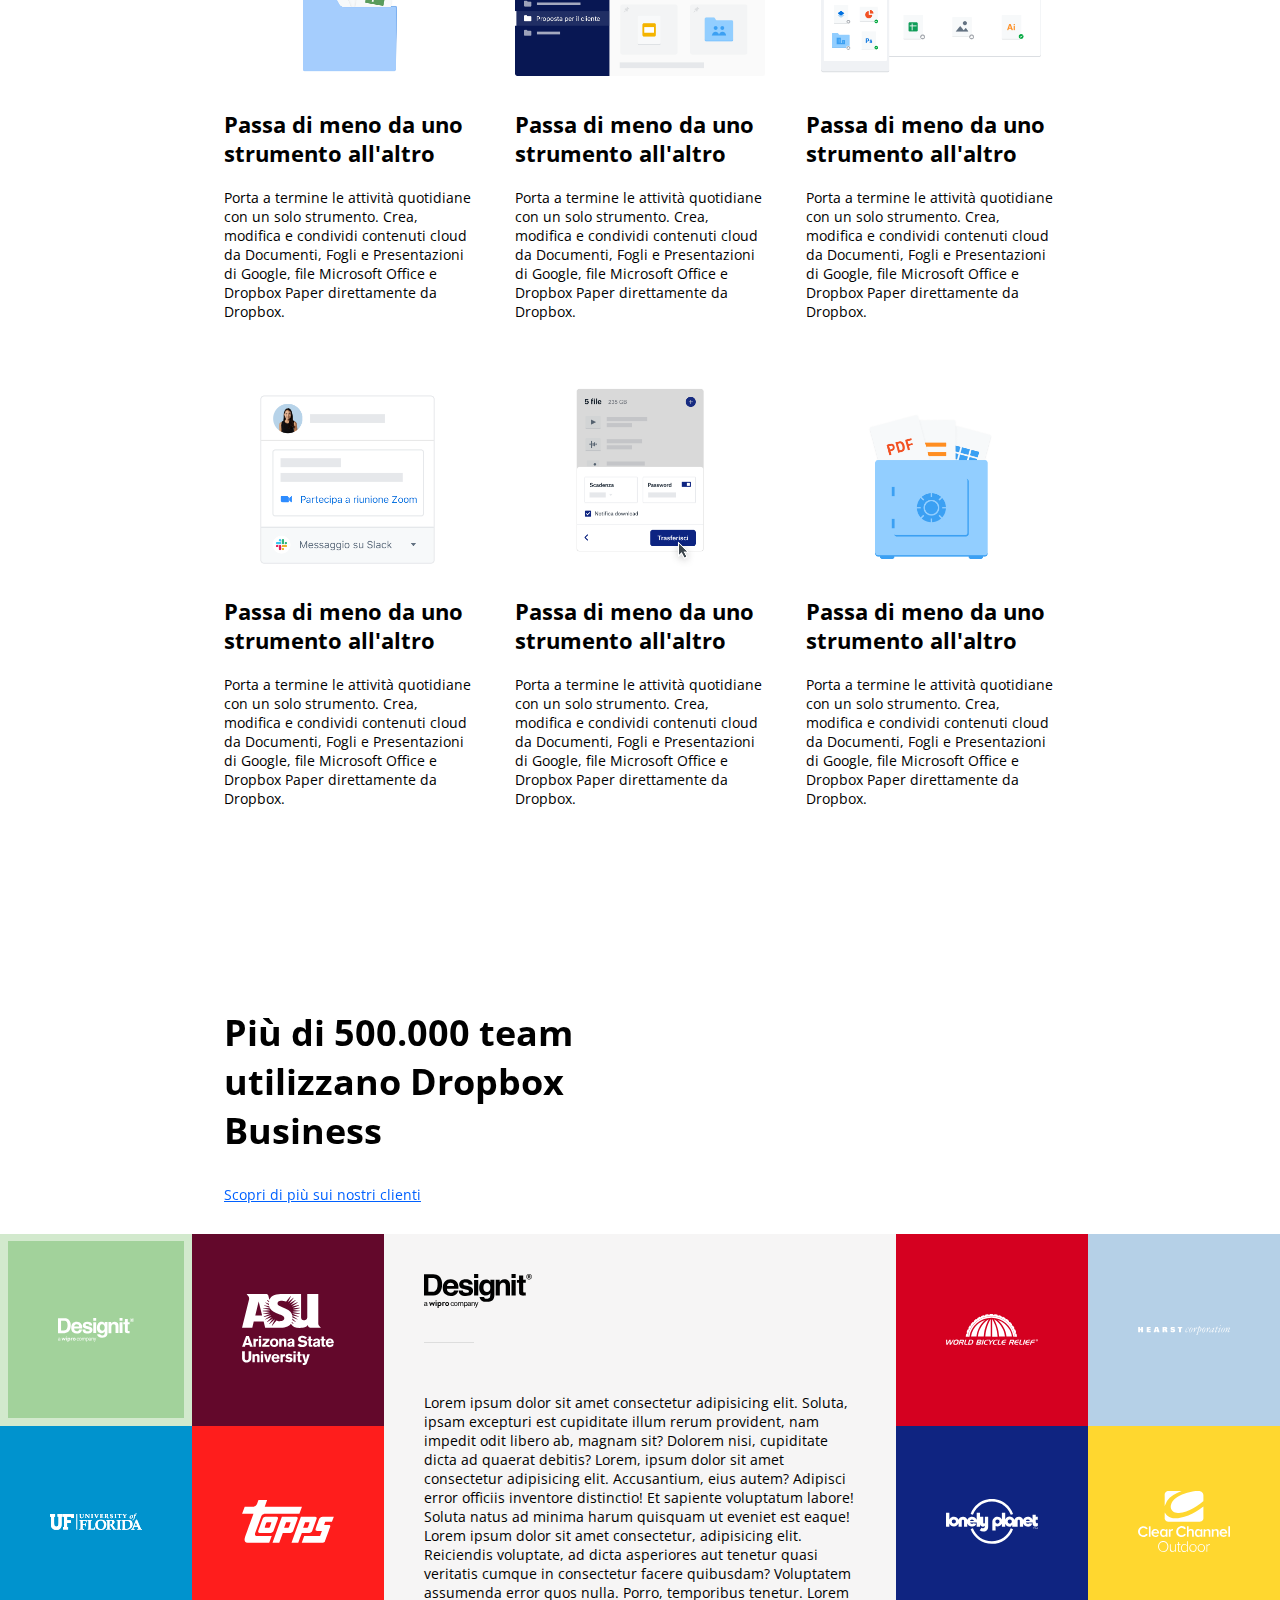
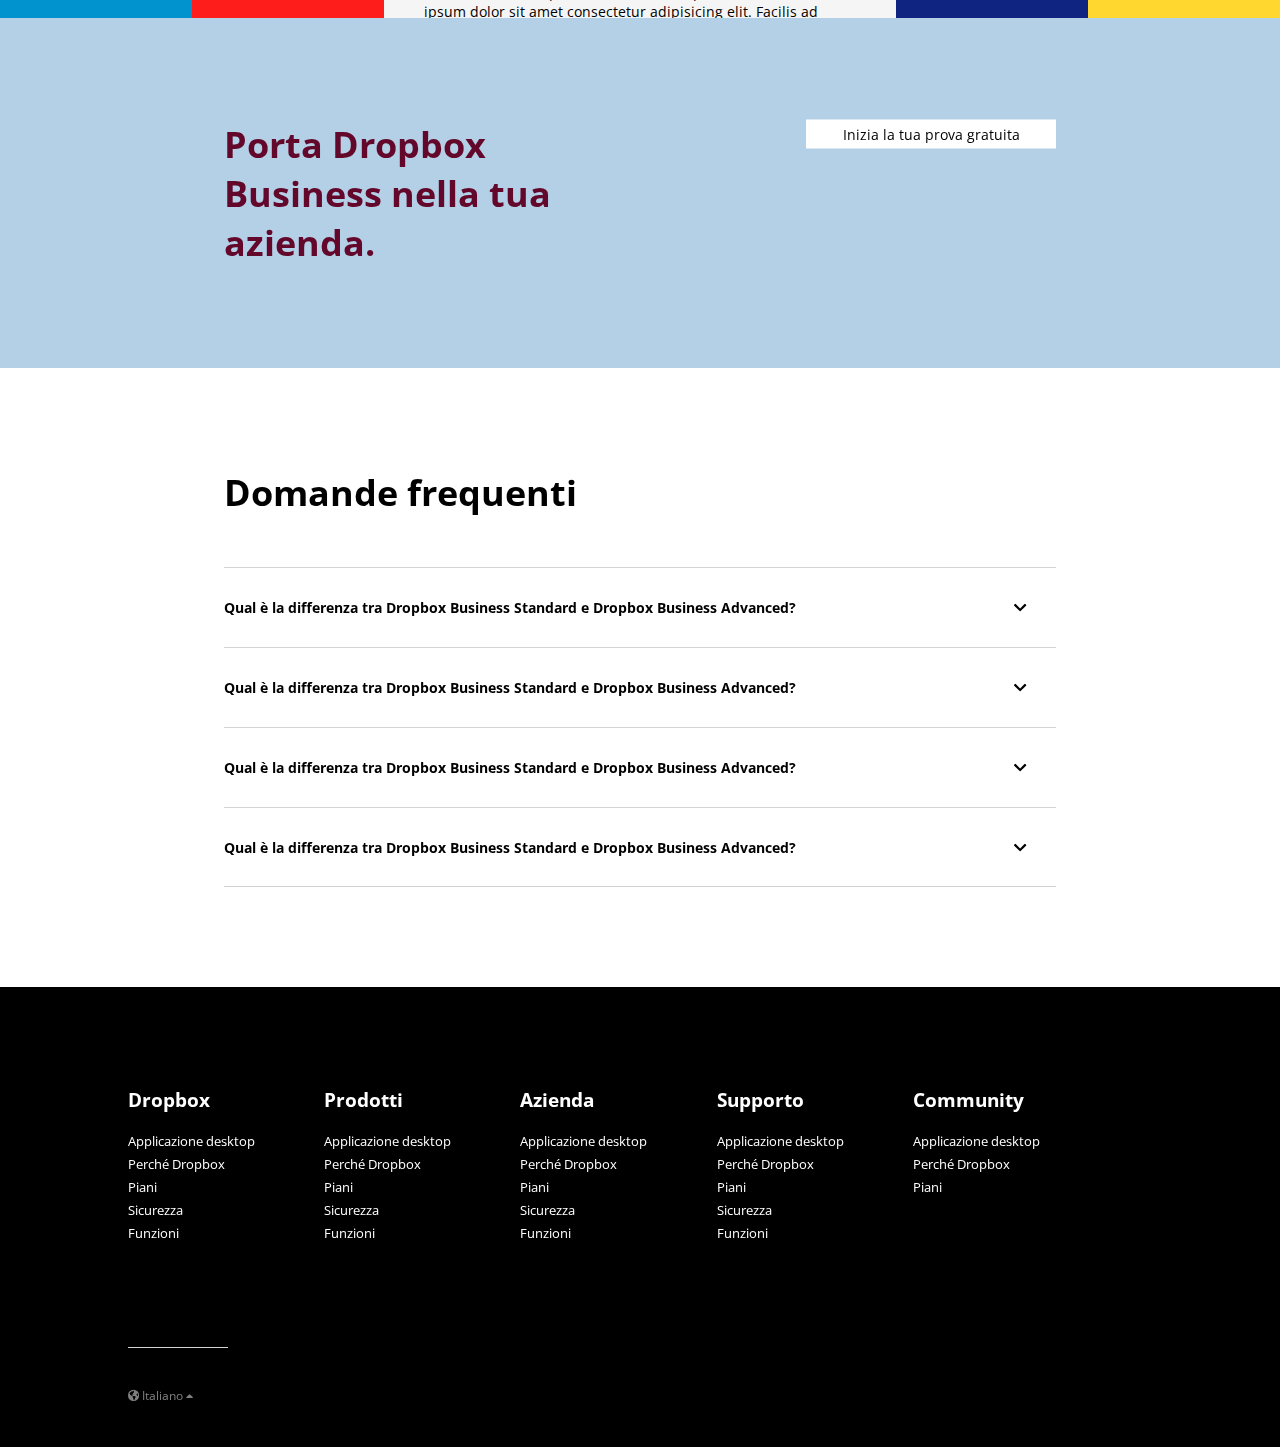
==== commit 69d2f598: "final commit" ====
--- a/bonus/index-bonus.html
+++ b/bonus/index-bonus.html
@@ -35,7 +35,14 @@
             <!-- menu a destra -->
             <nav class="right">
                 <ul>
-                    <li class="border selector"><a href="#">Supporto</a></li>
+                    <li class="border selector" id="support">
+                        <a href="#">Supporto</a>
+
+                        <ul id="hidden-menu">
+                            <li><a href="#">Centro assistenza</a></li>
+                            <li><a href="#">Forum della community</a></li>
+                        </ul>
+                    </li>
                     <li class="border selector"><a href="#">Contatta l'ufficio vendite</a></li>
                     <li class="border selector"><a href="#">Accedi</a></li>
                     <li><a class="btn blue" href="#">Inizia</a></li>
@@ -51,7 +58,7 @@
 
 
     <!-- jumbotron -->
-    <div id="jumbotron">
+    <div id="jumbotron" class="mt-72px mb-200px">
         <div class="container pt-60px">
             <!-- row clearfix -->
             <div class="row">
@@ -89,7 +96,7 @@
     <main>
         <!-- sezione plans -->
         <section id="plans">
-            <div class="container pt-200px">
+            <div class="container">
 
                 <!-- titolo sezione -->
                 <h2 class="mb-50px">Trova il piano Dropbox Business che fa per te</h2>
@@ -121,19 +128,19 @@
                             <!-- fine titolo, costo, fatturazione -->
 
                             <!-- elenco breve features -->
-                            <ul>
-                                <li class="mb-20px">
-                                    <i class="far fa-user"></i>
+                            <ul class="fa-ul">
+                                <li class="mb-20px">
+                                    <span class="fa-li"><i class="far fa-user"></i></span>
                                     <span>1 utente</span>
                                 </li>
 
                                 <li class="mb-20px">
-                                    <i class="far fa-folder"></i>
+                                    <span class="fa-li"><i class="far fa-folder"></i></span>
                                     <span>3 TB di spazio di archiviazione sicuro</span>
                                 </li>
 
                                 <li class="mb-50px">
-                                    <i class="fas fa-pencil-alt"></i>
+                                    <span class="fa-li"><i class="fas fa-pencil-alt"></i></span>
                                     <span>Funzioni di produttivit&agrave; premium e condivisione file semplice e sicura</span>
                                 </li>
                             </ul>
@@ -148,29 +155,29 @@
                             <div class="short-hr mb-40px"></div>
 
                             <p class="bold mb-20px">Punti salienti del piano</p>
-                            <ul>
-                                <li class="mb-20px">
-                                    <i class="fas fa-check"></i>
+                            <ul class="fa-ul">
+                                <li class="mb-20px">
+                                    <span class="fa-li"><i class="fas fa-check"></i></span>
                                     <span>Invia file fino a 100 GB con DropboxTransfert</span>
                                 </li>
 
                                 <li class="mb-20px">
-                                    <i class="fas fa-check"></i>
+                                    <span class="fa-li"><i class="fas fa-check"></i></span>
                                     <span>Cartelle offline su dispositivi mobili</span>
                                 </li>
 
                                 <li class="mb-20px">
-                                    <i class="fas fa-check"></i>
+                                    <span class="fa-li"><i class="fas fa-check"></i></span>
                                     <span>Pulizia remota dell'account</span>
                                 </li>
 
                                 <li class="mb-20px">
-                                    <i class="fas fa-check"></i>
+                                    <span class="fa-li"><i class="fas fa-check"></i></span>
                                     <span>Filigrana documento</span>
                                 </li>
 
                                 <li class="mb-20px">
-                                    <i class="fas fa-check"></i>
+                                    <span class="fa-li"><i class="fas fa-check"></i></span>
                                     <span>Assistenza prioritaria via email e chat</span>
                                 </li>
                             </ul>
@@ -198,19 +205,19 @@
                             <!-- fine titolo, costo, fatturazione -->
 
                             <!-- elenco breve features -->
-                            <ul>
-                                <li class="mb-20px">
-                                    <i class="fas fa-user-plus"></i>
+                            <ul class="fa-ul">
+                                <li class="mb-20px">
+                                    <span class="fa-li"><i class="fas fa-user-plus"></i></span>
                                     <span>1 utente</span>
                                 </li>
 
                                 <li class="mb-20px">
-                                    <i class="far fa-folder"></i>
+                                    <span class="fa-li"><i class="far fa-folder"></i></span>
                                     <span>3 TB di spazio di archiviazione sicuro</span>
                                 </li>
 
                                 <li class="mb-50px">
-                                    <i class="far fa-smile"></i>
+                                    <span class="fa-li"><i class="far fa-smile"></i></span>
                                     <span>Funzioni di produttivit&agrave; premium e condivisione file semplice e sicura</span>
                                 </li>
                             </ul>
@@ -225,34 +232,34 @@
                             <div class="short-hr mb-40px"></div>
 
                             <p class="bold mb-20px">Punti salienti del piano</p>
-                            <ul>
-                                <li class="mb-20px">
-                                    <i class="fas fa-check"></i>
+                            <ul class="fa-ul">
+                                <li class="mb-20px">
+                                    <span class="fa-li"><i class="fas fa-check"></i></span>
                                     <span>Invia file fino a 100 GB con DropboxTransfert</span>
                                 </li>
 
                                 <li class="mb-20px">
-                                    <i class="fas fa-check"></i>
+                                    <span class="fa-li"><i class="fas fa-check"></i></span>
                                     <span>Cartelle offline su dispositivi mobili</span>
                                 </li>
 
                                 <li class="mb-20px">
-                                    <i class="fas fa-check"></i>
+                                    <span class="fa-li"><i class="fas fa-check"></i></span>
                                     <span>Pulizia remota dell'account</span>
                                 </li>
 
                                 <li class="mb-20px">
-                                    <i class="fas fa-check"></i>
+                                    <span class="fa-li"><i class="fas fa-check"></i></span>
                                     <span>Filigrana documento</span>
                                 </li>
 
                                 <li class="mb-20px">
-                                    <i class="fas fa-check"></i>
+                                    <span class="fa-li"><i class="fas fa-check"></i></span>
                                     <span>Assistenza prioritaria via email e chat</span>
                                 </li>
 
                                 <li class="mb-20px">
-                                    <i class="fas fa-check"></i>
+                                    <span class="fa-li"><i class="fas fa-check"></i></span>
                                     <span>Assistenza prioritaria via email e chat</span>
                                 </li>
                             </ul>
@@ -280,19 +287,19 @@
                             <!-- fine titolo, costo, fatturazione -->
 
                             <!-- elenco breve features -->
-                            <ul>
-                                <li class="mb-20px">
-                                    <i class="fas fa-user-plus"></i>
+                            <ul class="fa-ul">
+                                <li class="mb-20px">
+                                    <span class="fa-li"><i class="fas fa-user-plus"></i></span>
                                     <span>1 utente</span>
                                 </li>
 
                                 <li class="mb-20px">
-                                    <i class="far fa-smile"></i>
+                                    <span class="fa-li"><i class="far fa-smile"></i></span>
                                     <span>3 TB di spazio di archiviazione sicuro</span>
                                 </li>
 
                                 <li class="mb-50px">
-                                    <i class="fas fa-pencil-alt"></i>
+                                    <span class="fa-li"><i class="fas fa-pencil-alt"></i></span>
                                     <span>Funzioni di produttivit&agrave; premium e condivisione file semplice e sicura</span>
                                 </li>
                             </ul>
@@ -307,34 +314,34 @@
                             <div class="short-hr mb-40px"></div>
 
                             <p class="bold mb-20px">Punti salienti del piano</p>
-                            <ul>
-                                <li class="mb-20px">
-                                    <i class="fas fa-check"></i>
+                            <ul class="fa-ul">
+                                <li class="mb-20px">
+                                    <span class="fa-li"><i class="fas fa-check"></i></span>
                                     <span>Invia file fino a 100 GB con DropboxTransfert</span>
                                 </li>
 
                                 <li class="mb-20px">
-                                    <i class="fas fa-check"></i>
+                                    <span class="fa-li"><i class="fas fa-check"></i></span>
                                     <span>Cartelle offline su dispositivi mobili</span>
                                 </li>
 
                                 <li class="mb-20px">
-                                    <i class="fas fa-check"></i>
+                                    <span class="fa-li"><i class="fas fa-check"></i></span>
                                     <span>Pulizia remota dell'account</span>
                                 </li>
 
                                 <li class="mb-20px">
-                                    <i class="fas fa-check"></i>
+                                    <span class="fa-li"><i class="fas fa-check"></i></span>
                                     <span>Filigrana documento</span>
                                 </li>
 
                                 <li class="mb-20px">
-                                    <i class="fas fa-check"></i>
+                                    <span class="fa-li"><i class="fas fa-check"></i></span>
                                     <span>Assistenza prioritaria via email e chat</span>
                                 </li>
 
                                 <li class="mb-20px">
-                                    <i class="fas fa-check"></i>
+                                    <span class="fa-li"><i class="fas fa-check"></i></span>
                                     <span>Assistenza prioritaria via email e chat</span>
                                 </li>
                             </ul>
@@ -644,33 +651,65 @@
                 
                 <!-- prima domanda -->
                 <div class="row">
-                    <span class="question bold">Qual &egrave; la differenza tra Dropbox Business Standard e Dropbox Business Advanced?</span>
-
-                    <span class="arrow"><i class="fas fa-chevron-down"></i></span>
+                    <div class="wrap">
+                        <span class="question bold">Qual &egrave; la differenza tra Dropbox Business Standard e Dropbox Business Advanced?</span>
+                    
+                        <span class="arrow"><i class="fas fa-chevron-down"></i></span>
+                    </div>
+                    <!-- risposta nascosta -->
+                    <p class="answer">
+                        Lorem ipsum dolor, sit amet consectetur adipisicing elit. Perferendis praesentium voluptatum reiciendis expedita quia eius deserunt maiores amet ab minus odio sunt voluptas, eum quam error porro velit ratione fugit?
+                        Lorem, ipsum dolor sit amet consectetur adipisicing elit. Ullam eveniet reiciendis illum quaerat rem quasi optio provident, necessitatibus eos nobis voluptate, dolorem beatae eaque itaque facere veniam qui pariatur et.
+                    </p>
+                    <!-- fine risposta nascosta -->
                 </div>
                 <!-- fine prima domanda -->
 
                 <!-- seconda domanda -->
                 <div class="row">
-                    <span class="question bold">Qual &egrave; la differenza tra Dropbox Business Standard e Dropbox Business Advanced?</span>
-
-                    <span class="arrow"><i class="fas fa-chevron-down"></i></span>
+                    <div class="wrap">
+                        <span class="question bold">Qual &egrave; la differenza tra Dropbox Business Standard e Dropbox Business Advanced?</span>
+                    
+                        <span class="arrow"><i class="fas fa-chevron-down"></i></span>
+                    </div>
+                    <!-- risposta nascosta -->
+                    <p class="answer">
+                        Lorem ipsum dolor, sit amet consectetur adipisicing elit. Perferendis praesentium voluptatum reiciendis expedita quia eius deserunt maiores amet ab minus odio sunt voluptas, eum quam error porro velit ratione fugit?
+                        Lorem, ipsum dolor sit amet consectetur adipisicing elit. Ullam eveniet reiciendis illum quaerat rem quasi optio provident, necessitatibus eos nobis voluptate, dolorem beatae eaque itaque facere veniam qui pariatur et.
+                    </p>
+                    <!-- fine risposta nascosta -->
                 </div>
                 <!-- fine seconda domanda -->
 
                 <!-- terza domanda -->
                 <div class="row">
-                    <span class="question bold">Qual &egrave; la differenza tra Dropbox Business Standard e Dropbox Business Advanced?</span>
-
-                    <span class="arrow"><i class="fas fa-chevron-down"></i></span>
+                    <div class="wrap">
+                        <span class="question bold">Qual &egrave; la differenza tra Dropbox Business Standard e Dropbox Business Advanced?</span>
+                    
+                        <span class="arrow"><i class="fas fa-chevron-down"></i></span>
+                    </div>
+                    <!-- risposta nascosta -->
+                    <p class="answer">
+                        Lorem ipsum dolor, sit amet consectetur adipisicing elit. Perferendis praesentium voluptatum reiciendis expedita quia eius deserunt maiores amet ab minus odio sunt voluptas, eum quam error porro velit ratione fugit?
+                        Lorem, ipsum dolor sit amet consectetur adipisicing elit. Ullam eveniet reiciendis illum quaerat rem quasi optio provident, necessitatibus eos nobis voluptate, dolorem beatae eaque itaque facere veniam qui pariatur et.
+                    </p>
+                    <!-- fine risposta nascosta -->
                 </div>
                 <!-- fine terza domanda -->
 
                 <!-- quarta domanda -->
                 <div class="row">
-                    <span class="question bold">Qual &egrave; la differenza tra Dropbox Business Standard e Dropbox Business Advanced?</span>
-
-                    <span class="arrow"><i class="fas fa-chevron-down"></i></span>
+                    <div class="wrap">
+                        <span class="question bold">Qual &egrave; la differenza tra Dropbox Business Standard e Dropbox Business Advanced?</span>
+                    
+                        <span class="arrow"><i class="fas fa-chevron-down"></i></span>
+                    </div>
+                    <!-- risposta nascosta -->
+                    <p class="answer">
+                        Lorem ipsum dolor, sit amet consectetur adipisicing elit. Perferendis praesentium voluptatum reiciendis expedita quia eius deserunt maiores amet ab minus odio sunt voluptas, eum quam error porro velit ratione fugit?
+                        Lorem, ipsum dolor sit amet consectetur adipisicing elit. Ullam eveniet reiciendis illum quaerat rem quasi optio provident, necessitatibus eos nobis voluptate, dolorem beatae eaque itaque facere veniam qui pariatur et.
+                    </p>
+                    <!-- fine risposta nascosta -->
                 </div>
                 <!-- fine quarta domanda -->
 
@@ -772,8 +811,7 @@
             <!-- sezione lingua -->
             <div class="language pt-40px">
                 <i class="fas fa-globe-americas"></i>
-                <span>Italiano</span>
-                <a href="#"><i class="fas fa-sort-up"></i></a>
+                <a href="#">Italiano <i class="fas fa-sort-up"></i></a>
             </div>
             <!-- fine sezione lingua -->
         </div>
--- a/bonus/style-bonus.css
+++ b/bonus/style-bonus.css
@@ -14,6 +14,10 @@
 
 
 /* regole comuni */
+.mb-200px {
+    margin-bottom: 200px;
+}
+
 .mb-100px {
     margin-bottom: 100px;
 }
@@ -46,6 +50,10 @@
     margin-top: 100px;
 }
 
+.mt-72px {
+    margin-top: 72px;
+}
+
 .mt-50px {
     margin-top: 50px;
 }
@@ -80,6 +88,74 @@
 
 .pt-30px {
     padding-top: 30px;
+}
+
+h1 {
+    font-size: 4.5em;
+    font-weight: 800;
+}
+
+h2 {
+    font-size: 2.5em;
+}
+
+h3 {
+    font-size: 1.5em;
+}
+
+h4 {
+    font-size: 1.3em;
+}
+
+.bold {
+    font-weight: bold;
+}
+
+ul {
+    list-style-type: none; 
+}
+
+a {
+    display: inline-block;
+    text-decoration: none;
+    color: inherit;
+}
+
+a.blue-link {
+    text-decoration: underline;
+    color: rgb(1, 97, 255);
+}
+
+.btn {
+    padding: 5px 15px;
+    text-align: center;
+}
+
+.btn.large {
+    padding: 5px 30px;
+}
+
+.btn.white {
+    border: 1px solid black;
+    background-color: #fff;
+}
+
+.btn.white:hover {
+    background-color: #ddd;
+}
+
+.btn.blue {
+    background-color: rgb(1, 97, 255);
+    color: #fff;
+}
+
+.btn.blue:hover {
+    background-color: rgb(82, 149, 255);
+}
+
+.short-hr {
+    width: 50px;
+    border-bottom: 1px solid #ddd;
 }
 
 .row::after {
@@ -88,74 +164,24 @@
     clear: both;
 }
 
-h1 {
-    font-size: 4.5em;
-    font-weight: 800;
-}
-
-h2 {
-    font-size: 2.5em;
-}
-
-h3 {
-    font-size: 1.5em;
-}
-
-h4 {
-    font-size: 1.3em;
-}
-
-.bold {
-    font-weight: bold;
-}
-
-ul {
-    list-style-type: none; 
-}
-
-a {
-    display: inline-block;
-    text-decoration: none;
-    color: inherit;
-}
-
-a.blue-link {
-    text-decoration: underline;
-    color: rgb(1, 97, 255);
-}
-
-.btn {
-    padding: 5px 15px;
-    text-align: center;
-}
-
-.btn.large {
-    padding: 5px 30px;
-}
-
-.btn.white {
-    border: 1px solid black;
+.container {
+    max-width: 1180px;
+}
+/* fine regole comuni */
+
+
+
+
+/* regole header */
+header {
+    max-width: 1920px;
+    height: 72px;
+    position: fixed;
+    top: 0;
+    left: 0;
+    width: 100%;
     background-color: #fff;
-}
-
-.btn.blue {
-    background-color: rgb(1, 97, 255);
-    color: #fff;
-}
-
-.short-hr {
-    width: 50px;
-    border-bottom: 1px solid #ddd;
-}
-
-/* fine regole comuni */
-
-
-
-
-/* regole header */
-header nav {
-    height: 72px;
+    z-index: 999;
 }
 
 header nav.right, header nav.left {
@@ -187,6 +213,37 @@
 
 header nav ul li.border.selector:hover {
     border-bottom: 2px solid #000;
+}
+
+#support {
+    position: relative;
+}
+
+#hidden-menu {
+    visibility: hidden;
+    width: 350%;
+    line-height: 40px;
+    background-color: #fff;
+    position: absolute;
+    margin-top: 2px;
+    border-top: 1px solid #ddd;
+    padding: 15px 0px;
+    left: -20%;
+}
+
+#support:hover #hidden-menu {
+    visibility: visible;
+}
+
+#hidden-menu li {
+    display: block;
+    text-align: left;
+    margin: 0px;
+    padding: 0px 20px;
+}
+
+#hidden-menu li:hover {
+    background-color: #ddd;
 }
 /* fine regole header */
 
@@ -272,7 +329,7 @@
 }
 
 #plans .column {
-    height: 1000px;
+    min-height: 1050px;
     width: calc(90% / 3);
     float: left;
 }
@@ -283,6 +340,10 @@
 
 #plans .column .plan-body .grey {
     color: rgb(124, 124, 124);
+}
+
+#plans .column .plan-body ul.fa-ul{
+    margin-left: 20px;
 }
 
 #plans .column .plan-body ul li .fas.fa-check{
@@ -331,6 +392,10 @@
 }
 
 /* section clients */
+#clients {
+    max-width: 1920px;
+}
+
 #clients h2 {
     width: 55%;
 }
@@ -437,41 +502,41 @@
 
 /* section faq */
 #faq .row {
-    position: relative;
     height: 80px;
     border-top: 1px solid lightgray;
 }
 
+#faq .row .wrap {
+    line-height: 80px;
+}
+
 #faq .row:last-child {
     border-bottom: 1px solid lightgray;
 }
 
-#faq .row span {
-    position: absolute;
-    top: 50%;
-    transform: translateY(-50%);
-}
-
 #faq .row .question{
     width: 90%;
-    left: 0px;
+    float: left;
 }
 
 #faq .row .arrow{
     width: 5%;
-    right: 0px;
-}
-
-#faq .row p {
+    float: right;
+}
+
+#faq .row .answer {
+    width: 90%;
     visibility: hidden;
 }
 
-#faq .row:hover p {
+#faq .row:hover {
+    height: auto;
+    cursor: pointer;
+}
+
+#faq .row:hover .answer {
     visibility: visible;
-}
-
-#faq .row:hover {
-    cursor: pointer;
+    margin-bottom: 40px;
 }
 /* fine regole main */
 
